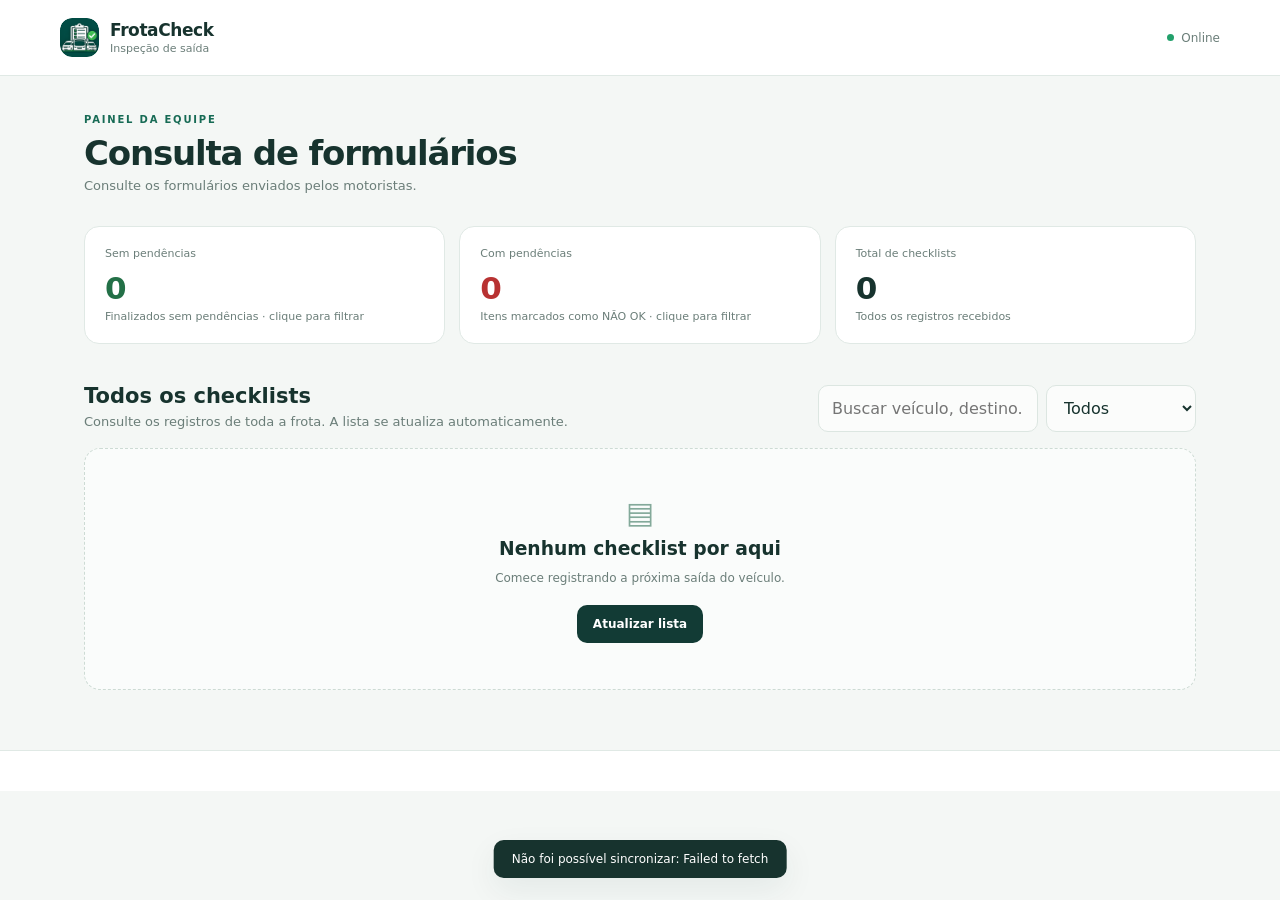
==== index.html @ 149f08de "Primeiro envio dos arquivos do FrotaCheck" ====
<!doctype html>
<html lang="pt-BR">
<head>
  <meta charset="utf-8">
  <meta name="viewport" content="width=device-width,initial-scale=1,viewport-fit=cover">
  <meta name="theme-color" content="#123b35">
  <meta name="description" content="Checklist digital de saída de veículos">
  <link rel="manifest" href="./manifest.webmanifest">
  <link rel="icon" href="./favicon.ico" sizes="any">
  <link rel="icon" type="image/png" sizes="32x32" href="./icons/favicon-32.png">
  <link rel="icon" type="image/png" sizes="16x16" href="./icons/favicon-16.png">
  <link rel="apple-touch-icon" href="./icons/apple-touch-icon.png">
  <link rel="stylesheet" href="./styles.css">
  <title>Checklist de Saída | Frota</title>
</head>
<body>
  <div id="offlineBanner" class="offline-banner" hidden>Você está offline. Os rascunhos ficam salvos neste aparelho.</div>
  <header class="topbar">
    <div class="brand"><div class="brand-mark"><img src="./icons/icon-192.png" alt=""></div><div><strong>FrotaCheck</strong><small>Inspeção de saída</small></div></div>
    <div class="header-right"><span id="connectionState" class="connection"><i></i> Online</span></div>
  </header>

  <main class="shell">
    <section id="appView" hidden>
      <div class="welcome-row">
        <div><span class="eyebrow">PAINEL DA EQUIPE</span><h1>Consulta de formulários</h1><p class="muted">Consulte os formulários enviados pelos motoristas.</p></div>
        
      </div>
      <div class="stats-grid">
        <article class="stat-card"><span>Tudo certo</span><strong id="statTotal">0</strong><small>Finalizados sem pendências</small></article>
        <article class="stat-card"><span>Com pendências</span><strong id="statDrafts">0</strong><small>Itens marcados como NÃO OK</small></article>
        <article class="stat-card"><span>Total de checklists</span><strong id="statIssues">0</strong><small>Todos os registros recebidos</small></article>
      </div>
      <div class="content-heading"><div><h2>Todos os formulários</h2><p class="muted">Registros salvos neste dispositivo e enviados à nuvem.</p></div>
        <div class="filter-wrap"><input id="historySearch" placeholder="Buscar veículo, destino..." aria-label="Buscar no histórico"><select id="historyFilter" aria-label="Filtrar histórico"><option value="all">Todos</option><option value="pending">Pendentes de envio</option><option value="complete">Finalizados</option></select></div>
      </div>
      <div id="historyList" class="history-list"></div>
      <div id="emptyHistory" class="empty-state"><div class="empty-icon">▤</div><h3>Nenhum checklist por aqui</h3><p>Comece registrando a próxima saída do veículo.</p><button class="btn btn-primary" id="refreshListBtn">Atualizar lista</button></div>
    </section>

    <section id="formView" hidden>
      <div class="form-top"><div class="save-state" id="saveState"></div></div>
      <div class="form-heading"><div><span class="eyebrow">INSPEÇÃO DE SAÍDA</span><h1 id="formTitle">Novo checklist</h1><p class="muted">Preencha as informações e marque a condição de cada item.</p></div><div class="step-count" id="progressText">0% concluído</div></div>
      <div class="progress-track"><div id="progressBar"></div></div>
      <form id="checklistForm">
        <section class="panel form-section">
          <div class="section-title"><span class="section-number">01</span><div><h2>Identificação da viagem</h2><p>Dados do motorista e do veículo</p></div></div>
          <div class="field-grid">
            <label>Data e hora<input id="dateTime" name="dateTime" type="datetime-local" required></label>
            <label>Motorista<input id="driver" name="driver" required placeholder="Nome completo"></label>
            <label>Veículo / prefixo<input id="vehicle" name="vehicle" required placeholder="Ex.: 2524"></label>
            <label>Tipo de veículo<select id="vehicleType" name="vehicleType"><option>Ônibus</option><option>Micro-ônibus</option><option>Van</option></select></label>
            <label>KM inicial<input id="odometer" name="odometer" type="number" min="0" required placeholder="Ex.: 60305"></label>
            <label>Origem<input id="origin" name="origin" required placeholder="Cidade ou local"></label>
            <label>Destino<input id="destination" name="destination" required placeholder="Cidade ou local"></label>
          </div>
        </section>
        <div id="checklistSections"></div>
        <section class="panel form-section">
          <div class="section-title"><span class="section-number">08</span><div><h2>Itens operacionais</h2><p>Conferência complementar do documento original</p></div></div>
          <div id="operationalItems" class="item-list"></div>
        </section>
        <section class="panel form-section">
          <div class="section-title"><span class="section-number">09</span><div><h2>Avarias e observações</h2><p>Registre detalhes e adicione fotos de referência</p></div></div>
          <label>Descrição de avarias<textarea id="damageNotes" rows="3" placeholder="Ex.: risco nos retrovisores, amassados, trincas..."></textarea></label>
          <div class="photo-head"><div><strong>Fotos das avarias</strong><p class="muted">Use a câmera do celular ou escolha uma imagem.</p></div><label class="btn btn-secondary photo-button">＋ Adicionar fotos<input id="photoInput" type="file" accept="image/*" capture="environment" multiple hidden></label></div>
          <div id="photoGallery" class="photo-gallery"></div>
          <label>Observações gerais<textarea id="generalNotes" rows="3" placeholder="Informações adicionais sobre a saída..."></textarea></label>
        </section>
        <div class="form-actions"><button id="clearFormBtn" type="button" class="btn btn-secondary">Limpar formulário</button><button id="finishBtn" type="button" class="btn btn-primary">Enviar formulário <span>→</span></button></div>
        <p class="tiny-note">Ao enviar, o formulário será registrado na planilha para consulta da gerência.</p>
      </form>
    </section>

    <section id="detailView" hidden>
      <div class="form-top"><button id="detailBack" class="back-button">← Histórico</button><div id="detailStatus" class="status-pill"></div></div>
      <div id="detailContent"></div>
    </section>
  </main>
  <footer></footer>
  <div id="photoPreviewModal" class="photo-preview-modal" hidden role="dialog" aria-modal="true" aria-labelledby="photoPreviewTitle">
    <div class="photo-preview-backdrop"></div>
    <section class="photo-preview-panel">
      <header class="photo-preview-header">
        <div class="photo-preview-heading"><span class="preview-eyebrow">FROTACHECK · GALERIA</span><strong id="photoPreviewTitle">Foto de avaria</strong></div>
        <button id="photoPreviewClose" class="preview-close" type="button" aria-label="Fechar visualização">×</button>
      </header>
      <div class="photo-preview-stage">
        <img id="photoPreviewImage" alt="Foto ampliada">
        <div class="preview-hint">Use a roda do mouse ou os controles para ampliar · Arraste a imagem quando estiver ampliada</div>
      </div>
      <footer class="photo-preview-controls">
        <button id="photoZoomOut" type="button" aria-label="Diminuir zoom" title="Diminuir zoom">−</button>
        <span id="photoZoomValue" aria-live="polite">100%</span>
        <button id="photoZoomIn" type="button" aria-label="Aumentar zoom" title="Aumentar zoom">＋</button>
        <span class="preview-control-divider"></span>
        <button id="photoZoomReset" type="button">Ajustar à tela</button>
      </footer>
    </section>
  </div>
  <div id="toast" class="toast" role="status" aria-live="polite"></div>

  <div id="actionConfirmModal" class="action-confirm-modal" hidden role="dialog" aria-modal="true" aria-labelledby="actionConfirmTitle"><div class="action-confirm-backdrop"></div><section class="action-confirm-card"><div class="action-confirm-icon">✓</div><h2 id="actionConfirmTitle">Confirmar ação</h2><p id="actionConfirmMessage"></p><div class="action-confirm-actions"><button id="actionConfirmCancel" type="button" class="btn btn-secondary">Cancelar</button><button id="actionConfirmYes" type="button" class="btn btn-primary">Confirmar</button></div></section></div>
  <script src="./app.js"></script>
</body>
</html>
---- styles.css ----
:root{--ink:#17332e;--muted:#6b7e79;--line:#e0e9e5;--paper:#f4f7f5;--green:#176b55;--green-dark:#123b35;--mint:#e3f2ec;--amber:#fff2d7;--red:#a83232;--shadow:0 12px 32px rgba(18,59,53,.07);font-family:Inter,ui-sans-serif,system-ui,-apple-system,BlinkMacSystemFont,"Segoe UI",sans-serif;color:var(--ink)}*{box-sizing:border-box}body{margin:0;background:var(--paper);min-height:100vh}button,input,select,textarea{font:inherit}button{cursor:pointer}.topbar{height:76px;background:#fff;border-bottom:1px solid var(--line);display:flex;align-items:center;justify-content:space-between;padding:0 max(22px,calc((100% - 1160px)/2));position:sticky;top:0;z-index:5}.brand{display:flex;align-items:center;gap:11px}.brand-mark{height:39px;width:39px;border-radius:12px;background:var(--green-dark);color:#fff;display:grid;place-items:center;font-size:23px;font-weight:800}.brand strong{display:block;font-size:17px;letter-spacing:-.4px}.brand small{display:block;color:var(--muted);font-size:11px;margin-top:2px}.header-right{display:flex;align-items:center;gap:16px}.connection{font-size:12px;color:var(--muted);display:flex;gap:7px;align-items:center}.connection i{height:7px;width:7px;border-radius:50%;background:#22a06b}.connection.offline i{background:#dc9b27}.shell{max-width:1160px;margin:0 auto;padding:38px 24px 60px}.login-layout{display:grid;grid-template-columns:1.1fr .9fr;align-items:center;gap:70px;min-height:calc(100vh - 190px)}.intro-panel{padding:20px 0}.eyebrow,.section-kicker{font-size:10px;letter-spacing:1.8px;font-weight:800;color:var(--green);display:block}.intro-panel h1{font-size:clamp(38px,5vw,62px);line-height:1.04;letter-spacing:-2.8px;margin:18px 0}.intro-panel h1 em{font-style:normal;color:var(--green)}.intro-panel p{max-width:440px;line-height:1.7;color:var(--muted);font-size:16px}.intro-points{display:flex;flex-wrap:wrap;gap:16px;margin-top:28px;font-size:12px;color:var(--green-dark);font-weight:650}.panel,.login-card{background:#fff;border:1px solid var(--line);border-radius:19px;box-shadow:var(--shadow)}.login-card{padding:34px}.login-card h2{font-size:25px;margin:12px 0 6px;letter-spacing:-.7px}.muted{color:var(--muted);font-size:13px;line-height:1.55}.login-card>p{margin:0 0 25px}.login-card label,.field-grid label,.form-section>label{display:flex;flex-direction:column;gap:8px;font-size:12px;font-weight:700;margin:16px 0;color:#36534c}.login-card input,.field-grid input,.field-grid select,.form-section textarea,.filter-wrap input,.filter-wrap select{border:1px solid #dce6e1;border-radius:10px;background:#fbfcfb;padding:12px 13px;min-width:0;width:100%;color:var(--ink);outline:none}.login-card input:focus,.field-grid input:focus,.field-grid select:focus,textarea:focus{border-color:#60a991;box-shadow:0 0 0 3px #e3f2ec}.btn{border:0;border-radius:10px;padding:12px 16px;font-size:12px;font-weight:750;display:inline-flex;align-items:center;justify-content:center;gap:12px;transition:transform .15s,background .15s}.btn:active{transform:scale(.98)}.btn-primary{background:var(--green-dark);color:white}.btn-primary:hover{background:#1b594c}.btn-secondary{background:var(--mint);color:var(--green-dark)}.btn-quiet{background:transparent;color:var(--muted)}.full{width:100%;margin-top:8px;padding:14px}.message{font-size:12px;color:var(--red);margin-top:12px;min-height:14px}.tiny-note{font-size:10px!important;line-height:1.6!important;color:#879690!important;margin-top:18px!important}.welcome-row,.form-heading,.content-heading{display:flex;align-items:center;justify-content:space-between;gap:20px}.welcome-row h1,.form-heading h1{font-size:34px;letter-spacing:-1.2px;margin:8px 0 3px}.welcome-row p,.form-heading p{margin:0}.stats-grid{display:grid;grid-template-columns:repeat(3,1fr);gap:14px;margin:30px 0 40px}.stat-card{background:#fff;border:1px solid var(--line);border-radius:15px;padding:20px}.stat-card span,.stat-card small{display:block;font-size:11px;color:var(--muted)}.stat-card strong{display:block;font-size:31px;letter-spacing:-1px;margin:10px 0 4px}.content-heading{margin-bottom:16px}.content-heading h2{font-size:21px;margin:0 0 4px}.content-heading p{margin:0}.filter-wrap{display:flex;gap:8px}.filter-wrap input{width:220px}.filter-wrap select{width:150px}.history-list{display:grid;gap:10px}.history-card{display:flex;align-items:center;gap:16px;background:white;border:1px solid var(--line);border-radius:14px;padding:17px 19px}.vehicle-icon{width:45px;height:45px;flex:0 0 45px;border-radius:13px;background:var(--mint);display:grid;place-items:center;font-size:21px}.history-main{flex:1;min-width:0}.history-main strong{display:block;font-size:14px}.history-main p{margin:5px 0 0;color:var(--muted);font-size:11px;white-space:nowrap;overflow:hidden;text-overflow:ellipsis}.history-meta{text-align:right}.history-meta small{display:block;color:var(--muted);font-size:10px;margin-top:5px}.status-pill{display:inline-flex;align-items:center;border-radius:30px;padding:6px 9px;font-size:10px;font-weight:800;background:#e6f4eb;color:#237047;white-space:nowrap}.status-pill.draft{background:var(--amber);color:#8c6014}.status-pill.pending{background:#e8efff;color:#3759a8}.card-actions{display:flex;gap:5px}.mini-btn{border:1px solid var(--line);background:white;border-radius:8px;padding:8px 10px;color:var(--green-dark);font-size:11px;font-weight:700}.empty-state{text-align:center;border:1px dashed #cddbd4;border-radius:16px;padding:46px 20px;background:#fafcfb}.empty-icon{font-size:30px;color:#83a99a}.empty-state h3{margin:8px 0}.empty-state p{font-size:12px;color:var(--muted);margin-bottom:20px}.form-top{display:flex;align-items:center;justify-content:space-between;margin-bottom:24px}.back-button{border:0;background:transparent;color:var(--green);font-weight:750;font-size:12px;padding:8px 0}.save-state{font-size:11px;color:var(--muted)}.form-heading{margin-bottom:20px}.form-heading h1{font-size:30px}.step-count{font-size:11px;color:var(--green);font-weight:800;white-space:nowrap}.progress-track{height:5px;background:#e1eae5;border-radius:20px;margin-bottom:22px;overflow:hidden}.progress-track div{height:100%;width:0;background:#278366;transition:width .2s}.form-section{padding:25px;margin-bottom:16px;box-shadow:none}.section-title{display:flex;align-items:center;gap:13px;margin-bottom:22px}.section-number{width:37px;height:37px;display:grid;place-items:center;background:var(--mint);color:var(--green);border-radius:11px;font-size:12px;font-weight:850}.section-title h2{font-size:16px;margin:0 0 4px}.section-title p{font-size:11px;color:var(--muted);margin:0}.field-grid{display:grid;grid-template-columns:repeat(2,minmax(0,1fr));gap:3px 16px}.field-grid label{margin:8px 0}.field-grid input,.field-grid select{font-weight:500;font-size:13px}.check-groups{display:grid;grid-template-columns:repeat(2,minmax(0,1fr));gap:16px}.check-group{background:white;border:1px solid var(--line);border-radius:15px;overflow:hidden}.group-head{padding:16px 18px;background:#f8fbf9;border-bottom:1px solid var(--line);font-size:13px;font-weight:800}.item-list{display:grid}.check-item{padding:13px 16px;border-bottom:1px solid #edf2ef;display:grid;grid-template-columns:minmax(0,1fr) auto;gap:12px;align-items:center}.check-item:last-child{border-bottom:0}.item-name{font-size:12px;font-weight:650;line-height:1.4}.item-options{display:flex;gap:4px}.choice{position:relative}.choice input{position:absolute;opacity:0;pointer-events:none}.choice span{display:inline-flex;padding:7px 8px;border:1px solid #dce6e1;border-radius:8px;color:#6d7d77;font-size:10px;font-weight:750;white-space:nowrap}.choice input:checked+span{background:var(--mint);border-color:#83bda8;color:#176b55}.choice.bad input:checked+span{background:#ffeded;border-color:#e8a3a3;color:#a83232}.check-item .item-note{grid-column:1/-1;margin-top:-4px}.item-note input{width:100%;border:1px solid #e1e9e4;border-radius:8px;padding:9px;font-size:11px}.photo-head{display:flex;justify-content:space-between;align-items:center;gap:12px;margin:20px 0 14px}.photo-head strong{font-size:12px}.photo-head p{font-size:11px;margin:4px 0}.photo-button{white-space:nowrap}.photo-gallery{display:grid;grid-template-columns:repeat(4,minmax(0,1fr));gap:10px;margin-bottom:20px}.photo-card{position:relative;border-radius:11px;overflow:hidden;aspect-ratio:1;background:#eef3f0;border:1px solid var(--line)}.photo-card img{width:100%;height:100%;object-fit:cover}.photo-card button{position:absolute;right:5px;top:5px;border:0;background:#17332edb;color:white;border-radius:50%;width:25px;height:25px}.form-section textarea{resize:vertical;font-size:12px;line-height:1.5}.form-actions{display:flex;justify-content:flex-end;gap:10px;margin:22px 0 8px}.form-actions .btn{min-width:160px}.detail-hero{background:var(--green-dark);color:white;padding:27px;border-radius:17px;margin-bottom:17px}.detail-hero h1{margin:8px 0;font-size:28px}.detail-hero p{color:#c6d9d1;font-size:12px}.detail-grid{display:grid;grid-template-columns:repeat(3,1fr);gap:10px;margin:16px 0}.detail-cell{background:white;border:1px solid var(--line);border-radius:12px;padding:15px}.detail-cell small{display:block;color:var(--muted);font-size:10px;margin-bottom:6px}.detail-cell strong{font-size:13px;overflow-wrap:anywhere}.detail-group{background:white;border:1px solid var(--line);border-radius:13px;margin:12px 0;overflow:hidden}.detail-group h3{margin:0;padding:14px 16px;background:#f7faf8;font-size:13px}.detail-row{display:flex;justify-content:space-between;gap:16px;padding:11px 16px;border-top:1px solid #edf2ef;font-size:12px}.detail-row span:last-child{font-weight:750}.detail-photos{display:grid;grid-template-columns:repeat(4,1fr);gap:10px;padding:15px}.detail-photos img{width:100%;aspect-ratio:1;object-fit:cover;border-radius:9px}.offline-banner{padding:9px 15px;text-align:center;background:#fff0ce;color:#83580e;font-size:12px}.hidden,[hidden]{display:none!important}footer{border-top:1px solid var(--line);padding:20px max(22px,calc((100% - 1160px)/2));display:flex;justify-content:space-between;gap:15px;color:#8a9993;font-size:10px;background:#fff}.toast{position:fixed;bottom:22px;left:50%;transform:translate(-50%,20px);background:#17332e;color:#fff;padding:12px 18px;border-radius:10px;font-size:12px;box-shadow:var(--shadow);opacity:0;pointer-events:none;transition:.2s;z-index:20;max-width:calc(100vw - 32px)}.toast.show{opacity:1;transform:translate(-50%,0)}@media(max-width:760px){.topbar{height:65px;padding:0 17px}.shell{padding:25px 15px 42px}.login-layout{grid-template-columns:1fr;gap:24px;min-height:unset}.intro-panel{padding:8px 0 0}.intro-panel h1{font-size:42px;letter-spacing:-1.8px;margin:12px 0}.intro-panel p{font-size:13px}.intro-points{gap:10px;font-size:10px;margin-top:16px}.login-card{padding:24px}.welcome-row{align-items:flex-start}.welcome-row h1{font-size:28px}.welcome-row>.btn{padding:11px;font-size:11px;white-space:nowrap}.stats-grid{gap:8px;margin:22px 0 30px}.stat-card{padding:13px 11px}.stat-card span{font-size:9px;min-height:24px}.stat-card strong{font-size:25px;margin:8px 0}.stat-card small{font-size:9px}.content-heading{align-items:flex-start;flex-direction:column}.filter-wrap{width:100%}.filter-wrap input{width:50%;flex:1}.filter-wrap select{width:44%}.history-card{padding:12px;gap:10px;flex-wrap:wrap}.vehicle-icon{width:38px;height:38px;flex-basis:38px}.history-main{width:calc(100% - 60px);flex:1}.history-meta{margin-left:48px;text-align:left;display:flex;align-items:center;gap:10px;flex:1}.history-meta small{margin:0}.card-actions{margin-left:auto}.form-heading h1{font-size:25px}.form-heading{align-items:flex-end}.form-section{padding:18px 14px}.field-grid{grid-template-columns:1fr;gap:0}.check-groups{grid-template-columns:1fr}.check-item{padding:12px 11px;gap:8px}.item-name{font-size:11px}.choice span{padding:7px 6px;font-size:9px}.photo-gallery{grid-template-columns:repeat(3,1fr)}.photo-head{align-items:flex-start;flex-direction:column}.form-actions{position:sticky;bottom:0;background:#f4f7f5;padding:12px 0 calc(8px + env(safe-area-inset-bottom));z-index:4}.form-actions .btn{min-width:0;flex:1;padding:13px 8px;font-size:11px}.detail-grid{grid-template-columns:repeat(2,1fr)}.detail-photos{grid-template-columns:repeat(3,1fr)}footer{padding:16px;flex-direction:column}.connection{font-size:0;gap:0}.connection i{width:8px;height:8px}.header-right{gap:6px}}@media(max-width:380px){.stats-grid{grid-template-columns:1fr}.stat-card{display:grid;grid-template-columns:1fr auto;align-items:center}.stat-card strong{grid-column:2;grid-row:1/3}.check-item{grid-template-columns:1fr}.item-options{grid-column:1;justify-content:flex-start}.choice span{font-size:10px}.item-note{grid-column:1!important}.welcome-row>.btn{font-size:0}.welcome-row>.btn:after{content:"＋ Novo";font-size:11px}}

/* FrotaCheck: marca, identificação do nível e ações administrativas */
.brand-mark{overflow:hidden;padding:0;background:transparent}
.brand-mark img{display:block;width:100%;height:100%;object-fit:cover;border-radius:12px}
.role-badge{display:inline-flex;align-items:center;margin-top:7px;padding:5px 9px;border-radius:999px;background:#e3f2ec;color:#176b55;font-size:11px;font-weight:750;letter-spacing:.2px}
.role-admin{background:#e4edff;color:#244f9b}
.role-operacional{background:#fff0d8;color:#8b5b12}
.role-auxiliar{background:#ece8ff;color:#5c42a6}
.detail-admin-actions{display:flex;flex-wrap:wrap;gap:10px;margin-top:18px}
.btn-admin-danger{display:inline-flex;align-items:center;justify-content:center;border:1px solid #efc9c9;background:#fff1f1;color:#a83232;border-radius:10px;padding:11px 16px;font-weight:700}
.btn-admin-danger:hover{background:#ffe3e3}
.detail-readonly{margin-top:18px;padding:10px 12px;border-radius:10px;background:rgba(255,255,255,.1);color:#e2efeb;font-size:12px}
@media(max-width:600px){.detail-admin-actions .btn{flex:1}.role-badge{font-size:10px}}


/* Visualização ampliada das fotos */
.photo-card img[data-preview-photo],.detail-photos img[data-preview-photo]{cursor:zoom-in;transition:transform .18s ease,filter .18s ease}
.photo-card img[data-preview-photo]:hover,.detail-photos img[data-preview-photo]:hover{filter:brightness(.94)}
.photo-card img[data-preview-photo]:focus-visible,.detail-photos img[data-preview-photo]:focus-visible{outline:3px solid #43a786;outline-offset:-3px}
.photo-preview-modal{position:fixed;inset:0;z-index:1000;display:flex;align-items:center;justify-content:center;padding:clamp(10px,3vw,28px);color:#f5faf7}
.photo-preview-modal[hidden]{display:none!important}
.photo-preview-backdrop{position:absolute;inset:0;background:rgba(5,18,16,.88);backdrop-filter:blur(9px)}
.photo-preview-panel{position:relative;z-index:1;display:flex;flex-direction:column;width:min(1180px,100%);height:min(900px,94dvh);background:#10231f;border:1px solid rgba(255,255,255,.15);border-radius:20px;overflow:hidden;box-shadow:0 24px 90px rgba(0,0,0,.42)}
.photo-preview-header{display:flex;align-items:center;justify-content:space-between;gap:16px;padding:15px 18px;border-bottom:1px solid rgba(255,255,255,.12);background:rgba(255,255,255,.035)}
.photo-preview-heading{display:flex;flex-direction:column;gap:5px;min-width:0}
.preview-eyebrow{font-size:9px;letter-spacing:1.6px;font-weight:850;color:#7bd5b2}
.photo-preview-heading strong{font-size:14px;overflow:hidden;text-overflow:ellipsis;white-space:nowrap}
.preview-close{width:40px;height:40px;flex:0 0 40px;border:1px solid rgba(255,255,255,.16);border-radius:12px;background:rgba(255,255,255,.08);color:#fff;font-size:28px;line-height:1}
.preview-close:hover{background:rgba(255,255,255,.17)}
.photo-preview-stage{position:relative;display:flex;align-items:center;justify-content:center;flex:1;min-height:0;overflow:hidden;background:radial-gradient(ellipse at center,#233a34 0%,#0b1714 78%)}
.photo-preview-stage:before{content:"";position:absolute;inset:0;pointer-events:none;opacity:.13;background-image:linear-gradient(45deg,rgba(255,255,255,.07) 25%,transparent 25%,transparent 75%,rgba(255,255,255,.07) 75%),linear-gradient(45deg,rgba(255,255,255,.07) 25%,transparent 25%,transparent 75%,rgba(255,255,255,.07) 75%);background-position:0 0,10px 10px;background-size:20px 20px}
#photoPreviewImage{position:relative;z-index:1;max-width:100%;max-height:calc(94dvh - 150px);width:auto;height:auto;object-fit:contain;transform-origin:center center;user-select:none;-webkit-user-drag:none;touch-action:none;will-change:transform;box-shadow:0 12px 48px rgba(0,0,0,.22)}
.preview-hint{position:absolute;left:50%;bottom:12px;transform:translateX(-50%);width:max-content;max-width:calc(100% - 24px);padding:8px 12px;border:1px solid rgba(255,255,255,.1);border-radius:30px;background:rgba(0,0,0,.34);color:rgba(255,255,255,.72);font-size:10px;text-align:center;pointer-events:none}
.photo-preview-controls{display:flex;align-items:center;justify-content:center;gap:10px;padding:12px 16px calc(12px + env(safe-area-inset-bottom));border-top:1px solid rgba(255,255,255,.12);background:#10231f}
.photo-preview-controls button{min-width:40px;height:38px;border:1px solid rgba(255,255,255,.17);border-radius:10px;background:rgba(255,255,255,.08);color:#fff;font-size:16px;font-weight:750;padding:0 12px}
.photo-preview-controls button:hover:not(:disabled){background:rgba(255,255,255,.16)}
.photo-preview-controls button:disabled{opacity:.35;cursor:not-allowed}
#photoZoomValue{min-width:48px;text-align:center;font-size:11px;font-weight:800;font-variant-numeric:tabular-nums}
.preview-control-divider{width:1px;height:25px;background:rgba(255,255,255,.18);margin:0 4px}
body.preview-open{overflow:hidden}
@media(max-width:600px){
  .photo-preview-modal{padding:0}
  .photo-preview-panel{width:100%;height:100dvh;max-height:100dvh;border-radius:0;border:0}
  .photo-preview-header{padding:13px 14px}
  .photo-preview-stage{padding:8px}
  #photoPreviewImage{max-width:100%;max-height:calc(100dvh - 145px)}
  .photo-preview-controls{gap:7px;padding:12px 10px calc(12px + env(safe-area-inset-bottom))}
  .photo-preview-controls button{min-width:38px;height:38px;padding:0 10px}
  .preview-hint{font-size:9px;bottom:8px}
}


/* FrotaCheck público: links de entrada e impressão do relatório */
.manager-links{display:flex;gap:10px;flex-wrap:wrap;align-items:center}
.detail-readonly{margin-top:14px;color:#e0eee8}
@media print{
  @page{size:A4;margin:12mm}
  body{background:#fff!important;color:#17211e!important;font-size:10pt}
  .topbar,body>footer,.form-top,.no-print,#toast,#photoPreviewModal,.offline-banner{display:none!important}
  body.printing-report .shell{max-width:none!important;width:100%!important;padding:0!important;margin:0!important}
  body.printing-report #appView,body.printing-report #formView{display:none!important}
  body.printing-report #detailView{display:block!important}
  .detail-hero{background:#123b35!important;color:#fff!important;print-color-adjust:exact;-webkit-print-color-adjust:exact;break-inside:avoid;padding:18px!important;border-radius:8px}
  .detail-grid{display:grid!important;grid-template-columns:repeat(3,1fr)!important;gap:8px!important}
  .detail-cell,.detail-group{break-inside:avoid;border:1px solid #d9e2de!important;box-shadow:none!important}
  .detail-group{margin-top:12px!important;padding:12px!important}
  .detail-row{display:grid!important;grid-template-columns:1fr 1fr!important;gap:12px;padding:6px 0;border-bottom:1px solid #e5eae7}
  .detail-photos{display:grid!important;grid-template-columns:repeat(2,1fr)!important;gap:10px!important}
  .detail-photos img{width:100%!important;height:auto!important;max-height:240px!important;object-fit:contain!important;break-inside:avoid}
  img{max-width:100%!important}
  *{-webkit-print-color-adjust:exact;print-color-adjust:exact}
}

/* Melhorias de envio, cartões interativos e relatório */
.stats-grid .stat-card{cursor:pointer;transition:transform .18s ease,box-shadow .18s ease,border-color .18s ease}.stats-grid .stat-card:hover{transform:translateY(-3px);box-shadow:0 12px 28px rgba(18,59,53,.10);border-color:#a8cfc0}.stats-grid .stat-card:nth-child(1) strong{color:#237047}.stats-grid .stat-card:nth-child(2) strong{color:#b83232}.pdf-button{margin-top:12px;border-radius:12px;padding:13px 20px;background:linear-gradient(135deg,#176b55,#123b35);box-shadow:0 7px 18px rgba(18,59,53,.2);font-size:13px}.pdf-button span{font-size:18px}.is-sending:after{content:"";position:fixed;inset:0;z-index:9998;background:rgba(10,31,27,.48);backdrop-filter:blur(4px)}.is-sending:before{content:"Enviando formulário…\A Seus dados e fotos estão sendo enviados com segurança.\Aguarde só um instante.";white-space:pre-line;text-align:center;position:fixed;z-index:9999;top:50%;left:50%;transform:translate(-50%,-50%);width:min(360px,calc(100vw - 40px));padding:82px 24px 26px;border-radius:22px;background:#fff;color:#17332e;font-weight:800;font-size:17px;line-height:1.7;box-shadow:0 25px 90px rgba(0,0,0,.25);background-image:radial-gradient(circle at 50% 42px,#e3f2ec 0,#e3f2ec 29px,transparent 30px)}.is-sending:before{animation:sendPulse 1.3s ease-in-out infinite alternate}.spinner{display:inline-block;width:15px;height:15px;border:2px solid rgba(255,255,255,.4);border-top-color:white;border-radius:50%;animation:spin .7s linear infinite;vertical-align:middle}@keyframes spin{to{transform:rotate(360deg)}}@keyframes sendPulse{from{box-shadow:0 25px 80px rgba(0,0,0,.2)}to{box-shadow:0 25px 90px rgba(0,0,0,.32)}}
@media print{@page{size:A4;margin:12mm;@bottom-right{content:"Página " counter(page) " de " counter(pages);font-size:9pt;color:#68756f}}@page:first{@top-left{content:none}@top-right{content:none}}html,body{margin:0!important;padding:0!important}body>footer{display:none!important}.detail-hero{background:#123b35!important;color:#fff!important;border-radius:8px!important;padding:18px!important}.detail-hero .eyebrow{color:#176b55!important}.detail-readonly{color:#52645d!important;background:#f4f7f5!important}}

/* FrotaCheck: acessibilidade para motoristas e animação de envio */
.form-heading h1{white-space:nowrap;font-size:clamp(23px,3vw,30px);letter-spacing:-.6px}
.form-section label,.field-grid label{font-size:14px}
.field-grid input,.field-grid select,.item-note input,.form-section textarea{font-size:16px;min-height:46px}
.item-name{font-size:14px;line-height:1.5}
.choice span{font-size:13px;padding:10px 13px;min-height:42px;align-items:center}
.form-actions .btn{min-height:50px;font-size:14px}
#clearFormBtn{border:1px solid #cbdad2}
.pdf-button{min-height:48px;padding:13px 22px;border-radius:14px;background:linear-gradient(135deg,#218667,#123b35);box-shadow:0 8px 20px rgba(18,59,53,.26);font-size:15px;letter-spacing:.1px}
.pdf-button span{display:inline-grid;place-items:center;width:26px;height:26px;border-radius:8px;background:rgba(255,255,255,.18);font-size:21px}
.is-sending:before{content:"Enviando seu formulário…\A O ônibus está a caminho!\Aguarde só um instante.";padding-top:122px;background-image:none;animation:none}
.is-sending:after{background:rgba(10,31,27,.62)}
.is-sending #finishBtn{opacity:.75;cursor:wait}
.is-sending:before{background-color:#fff}
.is-sending:before{background-image:radial-gradient(circle at 50% 58px,#e3f2ec 0,#e3f2ec 37px,transparent 38px)}
.is-sending:after{content:""}
.is-sending:before{box-shadow:0 25px 90px rgba(0,0,0,.25)}
.is-sending:before{--bus-x:-125px}
.is-sending:before{background-repeat:no-repeat}
.is-sending:before{background-image:radial-gradient(circle at 50% 58px,#e3f2ec 0,#e3f2ec 37px,transparent 38px)}
.is-sending:before{color:#17332e}
.is-sending:before{font-size:17px}
.is-sending:before{line-height:1.7}
.is-sending:before{white-space:pre-line}
.is-sending:before{animation:busRide 2.2s ease-in-out infinite}
.is-sending:before{background-image:linear-gradient(transparent,transparent),radial-gradient(circle at 50% 58px,#e3f2ec 0,#e3f2ec 37px,transparent 38px)}
@keyframes busRide{0%{background-position:0 0,0 0}50%{background-position:0 0,0 0}100%{background-position:0 0,0 0}}
.is-sending:before{background-image:radial-gradient(circle at 50% 58px,#e3f2ec 0,#e3f2ec 37px,transparent 38px)}
.is-sending:before{content:"🚌\A Enviando seu formulário…\A O ônibus está a caminho.\A Não feche esta página."}
@media(max-width:600px){.form-heading h1{font-size:22px;white-space:nowrap;letter-spacing:-.8px}.form-heading{gap:8px}.form-heading .muted{font-size:14px}.form-section{padding:18px 13px}.choice span{padding:10px 11px;font-size:13px}.form-actions{gap:8px}.form-actions .btn{font-size:13px}}

/* Minimal PDF action and branded confirmation dialogs */
.detail-hero{position:relative;padding-right:72px!important}.pdf-button{position:absolute;right:18px;top:18px;margin:0!important;width:44px;height:44px;display:grid;place-items:center;border:1px solid rgba(255,255,255,.28);border-radius:12px;background:rgba(255,255,255,.10);color:#fff;box-shadow:none;cursor:pointer;transition:background .18s,transform .18s}.pdf-button:hover{background:rgba(255,255,255,.2);transform:translateY(-1px)}.pdf-button svg{width:23px;height:23px;fill:none;stroke:currentColor;stroke-width:1.8;stroke-linecap:round;stroke-linejoin:round}.action-confirm-modal[hidden]{display:none!important}.action-confirm-modal{position:fixed;inset:0;z-index:10001;display:grid;place-items:center;padding:20px}.action-confirm-backdrop{position:absolute;inset:0;background:rgba(8,28,24,.62);backdrop-filter:blur(5px)}.action-confirm-card{position:relative;width:min(420px,100%);padding:28px;border-radius:22px;background:#fff;box-shadow:0 28px 90px rgba(0,0,0,.28);animation:confirmIn .22s ease-out}.action-confirm-icon{width:46px;height:46px;display:grid;place-items:center;border-radius:15px;background:#e5f3ed;color:#176b55;font-size:23px;font-weight:800}.action-confirm-card h2{margin:17px 0 8px;color:#17332e;font-size:22px}.action-confirm-card p{color:#63736c;line-height:1.6;font-size:14px}.action-confirm-actions{display:flex;justify-content:flex-end;gap:10px;margin-top:24px}.action-confirm-actions .btn{min-height:44px}@keyframes confirmIn{from{opacity:0;transform:translateY(8px) scale(.98)}to{opacity:1;transform:translateY(0) scale(1)}}@media(max-width:500px){.action-confirm-card{padding:22px}.action-confirm-actions .btn{flex:1}.detail-hero{padding-right:65px!important}.pdf-button{right:12px;top:12px;width:40px;height:40px}}
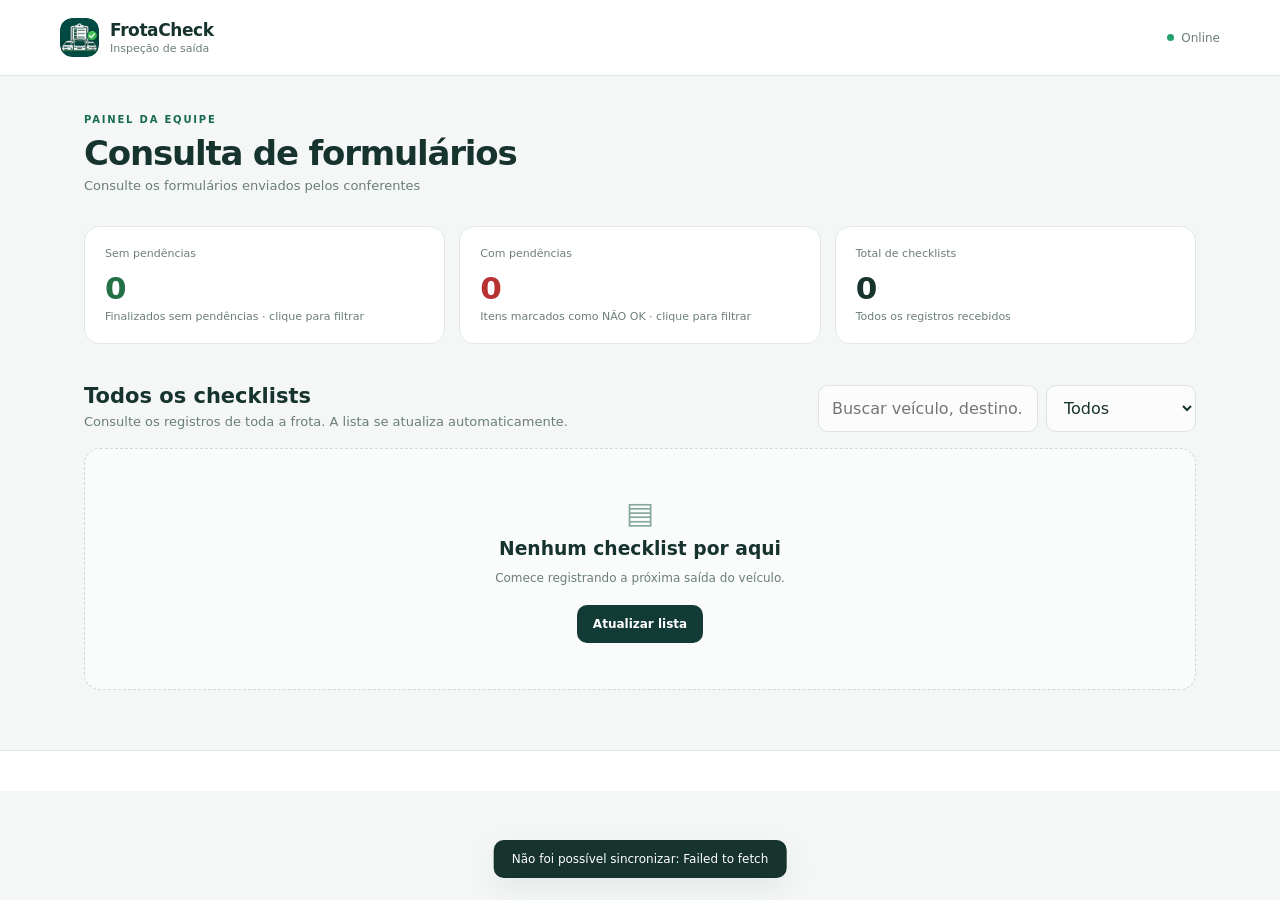
==== commit 0874348a: "Update welcome message in index.html" ====
--- a/index.html
+++ b/index.html
@@ -23,7 +23,7 @@
   <main class="shell">
     <section id="appView" hidden>
       <div class="welcome-row">
-        <div><span class="eyebrow">PAINEL DA EQUIPE</span><h1>Consulta de formulários</h1><p class="muted">Consulte os formulários enviados pelos motoristas.</p></div>
+        <div><span class="eyebrow">PAINEL DA EQUIPE</span><h1>Consulta de formulários</h1><p class="muted">Consulte os formulários enviados pelos conferentes</p></div>
         
       </div>
       <div class="stats-grid">
@@ -44,10 +44,10 @@
       <div class="progress-track"><div id="progressBar"></div></div>
       <form id="checklistForm">
         <section class="panel form-section">
-          <div class="section-title"><span class="section-number">01</span><div><h2>Identificação da viagem</h2><p>Dados do motorista e do veículo</p></div></div>
+          <div class="section-title"><span class="section-number">01</span><div><h2>Identificação da viagem</h2><p>Dados do  e do veículo</p></div></div>
           <div class="field-grid">
             <label>Data e hora<input id="dateTime" name="dateTime" type="datetime-local" required></label>
-            <label>Motorista<input id="driver" name="driver" required placeholder="Nome completo"></label>
+            <label>Conferente<input id="driver" name="driver" required placeholder="Nome completo"></label>
             <label>Veículo / prefixo<input id="vehicle" name="vehicle" required placeholder="Ex.: 2524"></label>
             <label>Tipo de veículo<select id="vehicleType" name="vehicleType"><option>Ônibus</option><option>Micro-ônibus</option><option>Van</option></select></label>
             <label>KM inicial<input id="odometer" name="odometer" type="number" min="0" required placeholder="Ex.: 60305"></label>
@@ -103,4 +103,4 @@
   <div id="actionConfirmModal" class="action-confirm-modal" hidden role="dialog" aria-modal="true" aria-labelledby="actionConfirmTitle"><div class="action-confirm-backdrop"></div><section class="action-confirm-card"><div class="action-confirm-icon">✓</div><h2 id="actionConfirmTitle">Confirmar ação</h2><p id="actionConfirmMessage"></p><div class="action-confirm-actions"><button id="actionConfirmCancel" type="button" class="btn btn-secondary">Cancelar</button><button id="actionConfirmYes" type="button" class="btn btn-primary">Confirmar</button></div></section></div>
   <script src="./app.js"></script>
 </body>
-</html>+</html>
--- a/styles.css
+++ b/styles.css
@@ -109,3 +109,21 @@
 
 /* Minimal PDF action and branded confirmation dialogs */
 .detail-hero{position:relative;padding-right:72px!important}.pdf-button{position:absolute;right:18px;top:18px;margin:0!important;width:44px;height:44px;display:grid;place-items:center;border:1px solid rgba(255,255,255,.28);border-radius:12px;background:rgba(255,255,255,.10);color:#fff;box-shadow:none;cursor:pointer;transition:background .18s,transform .18s}.pdf-button:hover{background:rgba(255,255,255,.2);transform:translateY(-1px)}.pdf-button svg{width:23px;height:23px;fill:none;stroke:currentColor;stroke-width:1.8;stroke-linecap:round;stroke-linejoin:round}.action-confirm-modal[hidden]{display:none!important}.action-confirm-modal{position:fixed;inset:0;z-index:10001;display:grid;place-items:center;padding:20px}.action-confirm-backdrop{position:absolute;inset:0;background:rgba(8,28,24,.62);backdrop-filter:blur(5px)}.action-confirm-card{position:relative;width:min(420px,100%);padding:28px;border-radius:22px;background:#fff;box-shadow:0 28px 90px rgba(0,0,0,.28);animation:confirmIn .22s ease-out}.action-confirm-icon{width:46px;height:46px;display:grid;place-items:center;border-radius:15px;background:#e5f3ed;color:#176b55;font-size:23px;font-weight:800}.action-confirm-card h2{margin:17px 0 8px;color:#17332e;font-size:22px}.action-confirm-card p{color:#63736c;line-height:1.6;font-size:14px}.action-confirm-actions{display:flex;justify-content:flex-end;gap:10px;margin-top:24px}.action-confirm-actions .btn{min-height:44px}@keyframes confirmIn{from{opacity:0;transform:translateY(8px) scale(.98)}to{opacity:1;transform:translateY(0) scale(1)}}@media(max-width:500px){.action-confirm-card{padding:22px}.action-confirm-actions .btn{flex:1}.detail-hero{padding-right:65px!important}.pdf-button{right:12px;top:12px;width:40px;height:40px}}
+
+
+/* Refinamento visual: ícone de PDF alinhado e impressão com contraste */
+.detail-hero{position:relative!important;min-height:132px;padding:22px 82px 22px 24px!important;display:flex;flex-direction:column;align-items:flex-start;justify-content:center;box-sizing:border-box}
+.detail-hero .eyebrow{color:#d8f3e7!important;font-weight:800;letter-spacing:1.6px}
+.pdf-button{position:absolute!important;top:18px!important;right:18px!important;margin:0!important;padding:0!important;width:44px!important;height:44px!important;min-height:44px!important;box-sizing:border-box!important;display:flex!important;align-items:center!important;justify-content:center!important;line-height:0!important;overflow:hidden}
+.pdf-button svg{display:block!important;width:22px!important;height:22px!important;flex:0 0 22px;transform:none!important;margin:0!important}
+@media print{
+  .detail-hero{background:#123b35!important;color:#fff!important;padding:18px 20px!important;min-height:0!important}
+  .detail-hero .eyebrow{color:#fff!important;font-size:10pt!important;letter-spacing:1.8px!important;font-weight:800!important}
+  .pdf-button{display:none!important}
+}
+/* Envio elegante: o veículo se move continuamente, sem texto informal */
+.is-sending:before{content:"Enviando formulário…\A Seus dados estão sendo enviados com segurança."!important;white-space:pre-line!important;text-align:center!important;position:fixed!important;z-index:9999!important;top:50%!important;left:50%!important;transform:translate(-50%,-50%)!important;width:min(360px,calc(100vw - 40px))!important;box-sizing:border-box!important;padding:100px 24px 28px!important;border-radius:22px!important;background:#fff!important;background-image:none!important;color:#17332e!important;font-size:16px!important;font-weight:750!important;line-height:1.65!important;box-shadow:0 25px 90px rgba(0,0,0,.25)!important;animation:sendPulse 1.5s ease-in-out infinite alternate!important}
+.is-sending:after{content:""!important;position:fixed!important;inset:0!important;z-index:9998!important;background:rgba(10,31,27,.58)!important;backdrop-filter:blur(5px)!important}
+.is-sending #formView:after{content:"🚌";position:fixed;z-index:10000;top:calc(50% - 73px);left:calc(50% - 32px);font-size:38px;line-height:1;filter:drop-shadow(0 4px 3px rgba(20,60,48,.18));animation:busDrive 2.4s cubic-bezier(.45,.05,.55,.95) infinite}
+@keyframes busDrive{0%{transform:translateX(-82px) translateY(0) scale(.96)}45%{transform:translateX(15px) translateY(-2px) scale(1)}55%{transform:translateX(15px) translateY(-2px) scale(1)}100%{transform:translateX(82px) translateY(0) scale(.96)}}
+@media(prefers-reduced-motion:reduce){.is-sending #formView:after{animation:none}}
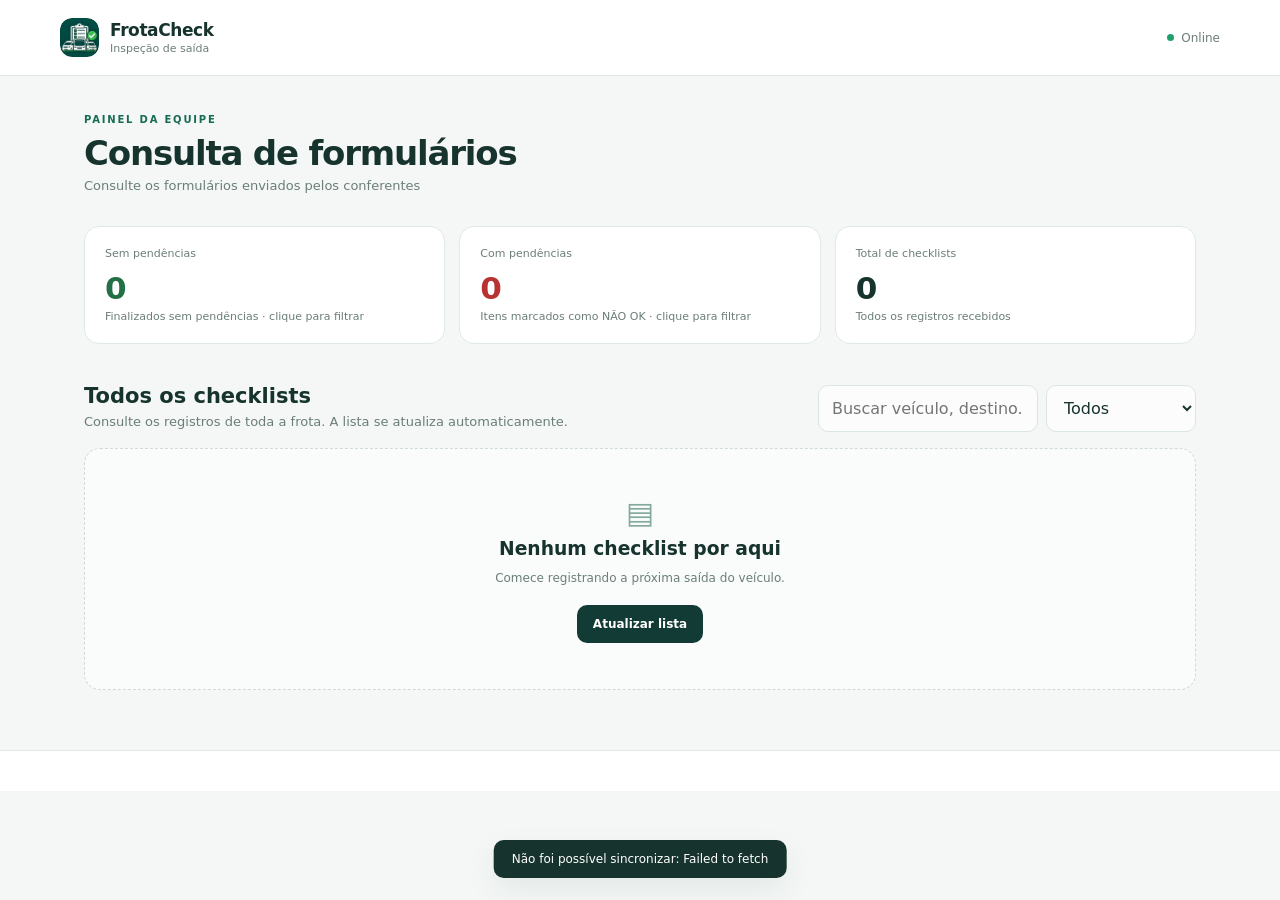
==== commit 76104f99: "conflitos de merge resolvidos" ====
--- a/index.html
+++ b/index.html
@@ -44,7 +44,11 @@
       <div class="progress-track"><div id="progressBar"></div></div>
       <form id="checklistForm">
         <section class="panel form-section">
+<<<<<<< HEAD
+          <div class="section-title"><span class="section-number">01</span><div><h2>Identificação da viagem</h2><p>Dados do conferente e do veículo</p></div></div>
+=======
           <div class="section-title"><span class="section-number">01</span><div><h2>Identificação da viagem</h2><p>Dados do  e do veículo</p></div></div>
+>>>>>>> 2b59647ce4303da607e317201a4b6304da0e77df
           <div class="field-grid">
             <label>Data e hora<input id="dateTime" name="dateTime" type="datetime-local" required></label>
             <label>Conferente<input id="driver" name="driver" required placeholder="Nome completo"></label>
@@ -63,7 +67,7 @@
         <section class="panel form-section">
           <div class="section-title"><span class="section-number">09</span><div><h2>Avarias e observações</h2><p>Registre detalhes e adicione fotos de referência</p></div></div>
           <label>Descrição de avarias<textarea id="damageNotes" rows="3" placeholder="Ex.: risco nos retrovisores, amassados, trincas..."></textarea></label>
-          <div class="photo-head"><div><strong>Fotos das avarias</strong><p class="muted">Use a câmera do celular ou escolha uma imagem.</p></div><label class="btn btn-secondary photo-button">＋ Adicionar fotos<input id="photoInput" type="file" accept="image/*" capture="environment" multiple hidden></label></div>
+          <div class="photo-head"><div><strong>Fotos das avarias</strong><p class="muted">Use a câmera do celular ou escolha uma imagem.</p></div><button id="addPhotosBtn" type="button" class="btn btn-secondary photo-button" aria-haspopup="dialog">＋ Adicionar fotos</button><input id="photoInputCamera" type="file" accept="image/*" capture="environment" hidden><input id="photoInput" type="file" accept="image/*" multiple hidden></div>
           <div id="photoGallery" class="photo-gallery"></div>
           <label>Observações gerais<textarea id="generalNotes" rows="3" placeholder="Informações adicionais sobre a saída..."></textarea></label>
         </section>
@@ -101,6 +105,24 @@
   <div id="toast" class="toast" role="status" aria-live="polite"></div>
 
   <div id="actionConfirmModal" class="action-confirm-modal" hidden role="dialog" aria-modal="true" aria-labelledby="actionConfirmTitle"><div class="action-confirm-backdrop"></div><section class="action-confirm-card"><div class="action-confirm-icon">✓</div><h2 id="actionConfirmTitle">Confirmar ação</h2><p id="actionConfirmMessage"></p><div class="action-confirm-actions"><button id="actionConfirmCancel" type="button" class="btn btn-secondary">Cancelar</button><button id="actionConfirmYes" type="button" class="btn btn-primary">Confirmar</button></div></section></div>
+  <div id="photoSourceModal" class="photo-source-modal" hidden role="dialog" aria-modal="true" aria-labelledby="photoSourceTitle">
+    <div class="photo-source-backdrop"></div>
+    <section class="photo-source-sheet">
+      <h2 id="photoSourceTitle">Adicionar fotos</h2>
+      <p>Como você quer incluir as fotos?</p>
+      <div class="photo-source-options">
+        <button id="photoSourceCamera" type="button" class="photo-source-option">
+          <span class="photo-source-icon"><svg viewBox="0 0 24 24" aria-hidden="true"><path d="M4 8h3l1.5-2h7L17 8h3a1 1 0 0 1 1 1v9a1 1 0 0 1-1 1H4a1 1 0 0 1-1-1V9a1 1 0 0 1 1-1Z"/><circle cx="12" cy="13" r="3.5"/></svg></span>
+          <span class="photo-source-text"><strong>Câmera</strong><small>Tirar uma foto agora</small></span>
+        </button>
+        <button id="photoSourceFiles" type="button" class="photo-source-option">
+          <span class="photo-source-icon"><svg viewBox="0 0 24 24" aria-hidden="true"><rect x="3" y="4" width="18" height="16" rx="2"/><circle cx="9" cy="10" r="1.6"/><path d="m21 16-5-5-8 9"/></svg></span>
+          <span class="photo-source-text"><strong>Arquivos</strong><small>Escolher imagens do aparelho</small></span>
+        </button>
+      </div>
+      <button id="photoSourceCancel" type="button" class="btn btn-quiet photo-source-cancel">Cancelar</button>
+    </section>
+  </div>
   <script src="./app.js"></script>
 </body>
 </html>
--- a/styles.css
+++ b/styles.css
@@ -76,7 +76,7 @@
 .stats-grid .stat-card{cursor:pointer;transition:transform .18s ease,box-shadow .18s ease,border-color .18s ease}.stats-grid .stat-card:hover{transform:translateY(-3px);box-shadow:0 12px 28px rgba(18,59,53,.10);border-color:#a8cfc0}.stats-grid .stat-card:nth-child(1) strong{color:#237047}.stats-grid .stat-card:nth-child(2) strong{color:#b83232}.pdf-button{margin-top:12px;border-radius:12px;padding:13px 20px;background:linear-gradient(135deg,#176b55,#123b35);box-shadow:0 7px 18px rgba(18,59,53,.2);font-size:13px}.pdf-button span{font-size:18px}.is-sending:after{content:"";position:fixed;inset:0;z-index:9998;background:rgba(10,31,27,.48);backdrop-filter:blur(4px)}.is-sending:before{content:"Enviando formulário…\A Seus dados e fotos estão sendo enviados com segurança.\Aguarde só um instante.";white-space:pre-line;text-align:center;position:fixed;z-index:9999;top:50%;left:50%;transform:translate(-50%,-50%);width:min(360px,calc(100vw - 40px));padding:82px 24px 26px;border-radius:22px;background:#fff;color:#17332e;font-weight:800;font-size:17px;line-height:1.7;box-shadow:0 25px 90px rgba(0,0,0,.25);background-image:radial-gradient(circle at 50% 42px,#e3f2ec 0,#e3f2ec 29px,transparent 30px)}.is-sending:before{animation:sendPulse 1.3s ease-in-out infinite alternate}.spinner{display:inline-block;width:15px;height:15px;border:2px solid rgba(255,255,255,.4);border-top-color:white;border-radius:50%;animation:spin .7s linear infinite;vertical-align:middle}@keyframes spin{to{transform:rotate(360deg)}}@keyframes sendPulse{from{box-shadow:0 25px 80px rgba(0,0,0,.2)}to{box-shadow:0 25px 90px rgba(0,0,0,.32)}}
 @media print{@page{size:A4;margin:12mm;@bottom-right{content:"Página " counter(page) " de " counter(pages);font-size:9pt;color:#68756f}}@page:first{@top-left{content:none}@top-right{content:none}}html,body{margin:0!important;padding:0!important}body>footer{display:none!important}.detail-hero{background:#123b35!important;color:#fff!important;border-radius:8px!important;padding:18px!important}.detail-hero .eyebrow{color:#176b55!important}.detail-readonly{color:#52645d!important;background:#f4f7f5!important}}
 
-/* FrotaCheck: acessibilidade para motoristas e animação de envio */
+/* FrotaCheck: acessibilidade para conferentes e animação de envio */
 .form-heading h1{white-space:nowrap;font-size:clamp(23px,3vw,30px);letter-spacing:-.6px}
 .form-section label,.field-grid label{font-size:14px}
 .field-grid input,.field-grid select,.item-note input,.form-section textarea{font-size:16px;min-height:46px}
@@ -127,3 +127,26 @@
 .is-sending #formView:after{content:"🚌";position:fixed;z-index:10000;top:calc(50% - 73px);left:calc(50% - 32px);font-size:38px;line-height:1;filter:drop-shadow(0 4px 3px rgba(20,60,48,.18));animation:busDrive 2.4s cubic-bezier(.45,.05,.55,.95) infinite}
 @keyframes busDrive{0%{transform:translateX(-82px) translateY(0) scale(.96)}45%{transform:translateX(15px) translateY(-2px) scale(1)}55%{transform:translateX(15px) translateY(-2px) scale(1)}100%{transform:translateX(82px) translateY(0) scale(.96)}}
 @media(prefers-reduced-motion:reduce){.is-sending #formView:after{animation:none}}
+
+/* Seletor de origem das fotos: Câmera / Arquivos */
+.photo-button{cursor:pointer}
+.photo-source-modal[hidden]{display:none!important}
+.photo-source-modal{position:fixed;inset:0;z-index:10002;display:flex;align-items:flex-end;justify-content:center}
+.photo-source-backdrop{position:absolute;inset:0;background:rgba(8,28,24,.62);backdrop-filter:blur(5px)}
+.photo-source-sheet{position:relative;width:min(460px,100%);box-sizing:border-box;padding:24px 20px calc(18px + env(safe-area-inset-bottom,0px));border-radius:22px 22px 0 0;background:#fff;box-shadow:0 -18px 60px rgba(0,0,0,.25);animation:photoSheetIn .24s ease-out}
+.photo-source-sheet h2{margin:0 0 4px;color:#17332e;font-size:20px}
+.photo-source-sheet p{margin:0 0 16px;color:#63736c;font-size:14px}
+.photo-source-options{display:grid;gap:10px}
+.photo-source-option{display:flex;align-items:center;gap:14px;width:100%;min-height:68px;box-sizing:border-box;padding:12px 14px;border:1px solid var(--line);border-radius:16px;background:#fff;color:var(--ink);font:inherit;text-align:left;cursor:pointer;transition:background .15s,border-color .15s,transform .15s}
+.photo-source-option:hover,.photo-source-option:focus-visible{background:var(--mint);border-color:var(--green);outline:none}
+.photo-source-option:active{transform:scale(.98)}
+.photo-source-icon{flex:none;width:44px;height:44px;display:grid;place-items:center;border-radius:13px;background:#e5f3ed;color:var(--green)}
+.photo-source-icon svg{width:24px;height:24px;fill:none;stroke:currentColor;stroke-width:1.8;stroke-linecap:round;stroke-linejoin:round}
+.photo-source-text{display:grid;gap:2px}
+.photo-source-text strong{font-size:16px}
+.photo-source-text small{color:var(--muted);font-size:13px}
+.photo-source-cancel{width:100%;margin-top:10px;min-height:46px;font-size:14px;cursor:pointer}
+body.photo-source-open{overflow:hidden}
+@keyframes photoSheetIn{from{transform:translateY(40px);opacity:0}to{transform:none;opacity:1}}
+@media(min-width:600px){.photo-source-modal{align-items:center}.photo-source-sheet{border-radius:22px}}
+@media(prefers-reduced-motion:reduce){.photo-source-sheet{animation:none}}
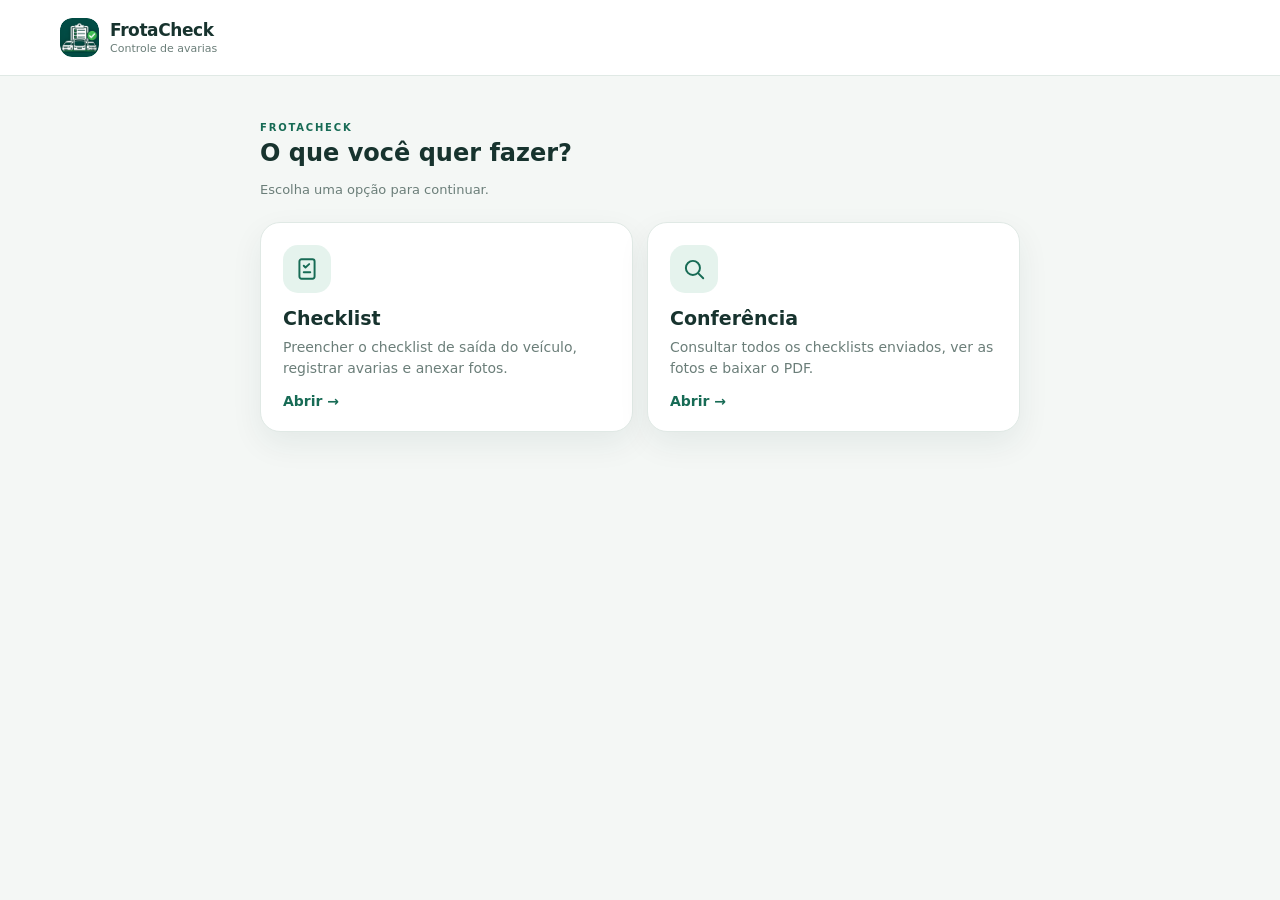
==== commit 5ad5ccb9: "resolvendo" ====
--- a/index.html
+++ b/index.html
@@ -4,125 +4,38 @@
   <meta charset="utf-8">
   <meta name="viewport" content="width=device-width,initial-scale=1,viewport-fit=cover">
   <meta name="theme-color" content="#123b35">
-  <meta name="description" content="Checklist digital de saída de veículos">
+  <meta name="description" content="Controle de avarias e checklist de saída de veículos">
   <link rel="manifest" href="./manifest.webmanifest">
   <link rel="icon" href="./favicon.ico" sizes="any">
   <link rel="icon" type="image/png" sizes="32x32" href="./icons/favicon-32.png">
   <link rel="icon" type="image/png" sizes="16x16" href="./icons/favicon-16.png">
   <link rel="apple-touch-icon" href="./icons/apple-touch-icon.png">
   <link rel="stylesheet" href="./styles.css">
-  <title>Checklist de Saída | Frota</title>
+  <title>FrotaCheck</title>
 </head>
 <body>
-  <div id="offlineBanner" class="offline-banner" hidden>Você está offline. Os rascunhos ficam salvos neste aparelho.</div>
   <header class="topbar">
-    <div class="brand"><div class="brand-mark"><img src="./icons/icon-192.png" alt=""></div><div><strong>FrotaCheck</strong><small>Inspeção de saída</small></div></div>
-    <div class="header-right"><span id="connectionState" class="connection"><i></i> Online</span></div>
+    <div class="brand"><div class="brand-mark"><img src="./icons/icon-192.png" alt=""></div><div><strong>FrotaCheck</strong><small>Controle de avarias</small></div></div>
   </header>
-
   <main class="shell">
-    <section id="appView" hidden>
-      <div class="welcome-row">
-        <div><span class="eyebrow">PAINEL DA EQUIPE</span><h1>Consulta de formulários</h1><p class="muted">Consulte os formulários enviados pelos conferentes</p></div>
-        
+    <section class="home">
+      <div class="home-intro"><span class="eyebrow">FROTACHECK</span><h1>O que você quer fazer?</h1><p class="muted">Escolha uma opção para continuar.</p></div>
+      <div class="home-grid">
+        <a class="home-card" href="./Checklist/">
+          <span class="home-icon"><svg viewBox="0 0 24 24" aria-hidden="true"><rect x="5" y="3" width="14" height="18" rx="2"/><path d="m9 9 1.6 1.6L14 7.5M9 15h6"/></svg></span>
+          <strong>Checklist</strong>
+          <small>Preencher o checklist de saída do veículo, registrar avarias e anexar fotos.</small>
+          <span class="home-go">Abrir <span aria-hidden="true">→</span></span>
+        </a>
+        <a class="home-card" href="./Conferencia/">
+          <span class="home-icon"><svg viewBox="0 0 24 24" aria-hidden="true"><circle cx="11" cy="11" r="6.5"/><path d="m16 16 4.5 4.5"/></svg></span>
+          <strong>Conferência</strong>
+          <small>Consultar todos os checklists enviados, ver as fotos e baixar o PDF.</small>
+          <span class="home-go">Abrir <span aria-hidden="true">→</span></span>
+        </a>
       </div>
-      <div class="stats-grid">
-        <article class="stat-card"><span>Tudo certo</span><strong id="statTotal">0</strong><small>Finalizados sem pendências</small></article>
-        <article class="stat-card"><span>Com pendências</span><strong id="statDrafts">0</strong><small>Itens marcados como NÃO OK</small></article>
-        <article class="stat-card"><span>Total de checklists</span><strong id="statIssues">0</strong><small>Todos os registros recebidos</small></article>
-      </div>
-      <div class="content-heading"><div><h2>Todos os formulários</h2><p class="muted">Registros salvos neste dispositivo e enviados à nuvem.</p></div>
-        <div class="filter-wrap"><input id="historySearch" placeholder="Buscar veículo, destino..." aria-label="Buscar no histórico"><select id="historyFilter" aria-label="Filtrar histórico"><option value="all">Todos</option><option value="pending">Pendentes de envio</option><option value="complete">Finalizados</option></select></div>
-      </div>
-      <div id="historyList" class="history-list"></div>
-      <div id="emptyHistory" class="empty-state"><div class="empty-icon">▤</div><h3>Nenhum checklist por aqui</h3><p>Comece registrando a próxima saída do veículo.</p><button class="btn btn-primary" id="refreshListBtn">Atualizar lista</button></div>
-    </section>
-
-    <section id="formView" hidden>
-      <div class="form-top"><div class="save-state" id="saveState"></div></div>
-      <div class="form-heading"><div><span class="eyebrow">INSPEÇÃO DE SAÍDA</span><h1 id="formTitle">Novo checklist</h1><p class="muted">Preencha as informações e marque a condição de cada item.</p></div><div class="step-count" id="progressText">0% concluído</div></div>
-      <div class="progress-track"><div id="progressBar"></div></div>
-      <form id="checklistForm">
-        <section class="panel form-section">
-<<<<<<< HEAD
-          <div class="section-title"><span class="section-number">01</span><div><h2>Identificação da viagem</h2><p>Dados do conferente e do veículo</p></div></div>
-=======
-          <div class="section-title"><span class="section-number">01</span><div><h2>Identificação da viagem</h2><p>Dados do  e do veículo</p></div></div>
->>>>>>> 2b59647ce4303da607e317201a4b6304da0e77df
-          <div class="field-grid">
-            <label>Data e hora<input id="dateTime" name="dateTime" type="datetime-local" required></label>
-            <label>Conferente<input id="driver" name="driver" required placeholder="Nome completo"></label>
-            <label>Veículo / prefixo<input id="vehicle" name="vehicle" required placeholder="Ex.: 2524"></label>
-            <label>Tipo de veículo<select id="vehicleType" name="vehicleType"><option>Ônibus</option><option>Micro-ônibus</option><option>Van</option></select></label>
-            <label>KM inicial<input id="odometer" name="odometer" type="number" min="0" required placeholder="Ex.: 60305"></label>
-            <label>Origem<input id="origin" name="origin" required placeholder="Cidade ou local"></label>
-            <label>Destino<input id="destination" name="destination" required placeholder="Cidade ou local"></label>
-          </div>
-        </section>
-        <div id="checklistSections"></div>
-        <section class="panel form-section">
-          <div class="section-title"><span class="section-number">08</span><div><h2>Itens operacionais</h2><p>Conferência complementar do documento original</p></div></div>
-          <div id="operationalItems" class="item-list"></div>
-        </section>
-        <section class="panel form-section">
-          <div class="section-title"><span class="section-number">09</span><div><h2>Avarias e observações</h2><p>Registre detalhes e adicione fotos de referência</p></div></div>
-          <label>Descrição de avarias<textarea id="damageNotes" rows="3" placeholder="Ex.: risco nos retrovisores, amassados, trincas..."></textarea></label>
-          <div class="photo-head"><div><strong>Fotos das avarias</strong><p class="muted">Use a câmera do celular ou escolha uma imagem.</p></div><button id="addPhotosBtn" type="button" class="btn btn-secondary photo-button" aria-haspopup="dialog">＋ Adicionar fotos</button><input id="photoInputCamera" type="file" accept="image/*" capture="environment" hidden><input id="photoInput" type="file" accept="image/*" multiple hidden></div>
-          <div id="photoGallery" class="photo-gallery"></div>
-          <label>Observações gerais<textarea id="generalNotes" rows="3" placeholder="Informações adicionais sobre a saída..."></textarea></label>
-        </section>
-        <div class="form-actions"><button id="clearFormBtn" type="button" class="btn btn-secondary">Limpar formulário</button><button id="finishBtn" type="button" class="btn btn-primary">Enviar formulário <span>→</span></button></div>
-        <p class="tiny-note">Ao enviar, o formulário será registrado na planilha para consulta da gerência.</p>
-      </form>
-    </section>
-
-    <section id="detailView" hidden>
-      <div class="form-top"><button id="detailBack" class="back-button">← Histórico</button><div id="detailStatus" class="status-pill"></div></div>
-      <div id="detailContent"></div>
     </section>
   </main>
-  <footer></footer>
-  <div id="photoPreviewModal" class="photo-preview-modal" hidden role="dialog" aria-modal="true" aria-labelledby="photoPreviewTitle">
-    <div class="photo-preview-backdrop"></div>
-    <section class="photo-preview-panel">
-      <header class="photo-preview-header">
-        <div class="photo-preview-heading"><span class="preview-eyebrow">FROTACHECK · GALERIA</span><strong id="photoPreviewTitle">Foto de avaria</strong></div>
-        <button id="photoPreviewClose" class="preview-close" type="button" aria-label="Fechar visualização">×</button>
-      </header>
-      <div class="photo-preview-stage">
-        <img id="photoPreviewImage" alt="Foto ampliada">
-        <div class="preview-hint">Use a roda do mouse ou os controles para ampliar · Arraste a imagem quando estiver ampliada</div>
-      </div>
-      <footer class="photo-preview-controls">
-        <button id="photoZoomOut" type="button" aria-label="Diminuir zoom" title="Diminuir zoom">−</button>
-        <span id="photoZoomValue" aria-live="polite">100%</span>
-        <button id="photoZoomIn" type="button" aria-label="Aumentar zoom" title="Aumentar zoom">＋</button>
-        <span class="preview-control-divider"></span>
-        <button id="photoZoomReset" type="button">Ajustar à tela</button>
-      </footer>
-    </section>
-  </div>
-  <div id="toast" class="toast" role="status" aria-live="polite"></div>
-
-  <div id="actionConfirmModal" class="action-confirm-modal" hidden role="dialog" aria-modal="true" aria-labelledby="actionConfirmTitle"><div class="action-confirm-backdrop"></div><section class="action-confirm-card"><div class="action-confirm-icon">✓</div><h2 id="actionConfirmTitle">Confirmar ação</h2><p id="actionConfirmMessage"></p><div class="action-confirm-actions"><button id="actionConfirmCancel" type="button" class="btn btn-secondary">Cancelar</button><button id="actionConfirmYes" type="button" class="btn btn-primary">Confirmar</button></div></section></div>
-  <div id="photoSourceModal" class="photo-source-modal" hidden role="dialog" aria-modal="true" aria-labelledby="photoSourceTitle">
-    <div class="photo-source-backdrop"></div>
-    <section class="photo-source-sheet">
-      <h2 id="photoSourceTitle">Adicionar fotos</h2>
-      <p>Como você quer incluir as fotos?</p>
-      <div class="photo-source-options">
-        <button id="photoSourceCamera" type="button" class="photo-source-option">
-          <span class="photo-source-icon"><svg viewBox="0 0 24 24" aria-hidden="true"><path d="M4 8h3l1.5-2h7L17 8h3a1 1 0 0 1 1 1v9a1 1 0 0 1-1 1H4a1 1 0 0 1-1-1V9a1 1 0 0 1 1-1Z"/><circle cx="12" cy="13" r="3.5"/></svg></span>
-          <span class="photo-source-text"><strong>Câmera</strong><small>Tirar uma foto agora</small></span>
-        </button>
-        <button id="photoSourceFiles" type="button" class="photo-source-option">
-          <span class="photo-source-icon"><svg viewBox="0 0 24 24" aria-hidden="true"><rect x="3" y="4" width="18" height="16" rx="2"/><circle cx="9" cy="10" r="1.6"/><path d="m21 16-5-5-8 9"/></svg></span>
-          <span class="photo-source-text"><strong>Arquivos</strong><small>Escolher imagens do aparelho</small></span>
-        </button>
-      </div>
-      <button id="photoSourceCancel" type="button" class="btn btn-quiet photo-source-cancel">Cancelar</button>
-    </section>
-  </div>
-  <script src="./app.js"></script>
+  <script>if("serviceWorker" in navigator&&location.protocol.startsWith("http"))navigator.serviceWorker.register("./sw.js").catch(()=>{});</script>
 </body>
 </html>
--- a/styles.css
+++ b/styles.css
@@ -150,3 +150,17 @@
 @keyframes photoSheetIn{from{transform:translateY(40px);opacity:0}to{transform:none;opacity:1}}
 @media(min-width:600px){.photo-source-modal{align-items:center}.photo-source-sheet{border-radius:22px}}
 @media(prefers-reduced-motion:reduce){.photo-source-sheet{animation:none}}
+
+/* Menu inicial (raiz): Checklist / Conferência */
+.home{max-width:760px;margin:0 auto}
+.home-intro{margin:8px 0 22px}
+.home-intro h1{margin:6px 0}
+.home-grid{display:grid;gap:14px;grid-template-columns:repeat(auto-fit,minmax(260px,1fr))}
+.home-card{display:grid;gap:8px;align-content:start;padding:22px;border:1px solid var(--line);border-radius:20px;background:#fff;color:var(--ink);text-decoration:none;box-shadow:var(--shadow);transition:transform .15s,border-color .15s,background .15s}
+.home-card:hover,.home-card:focus-visible{border-color:var(--green);background:#fbfefd;outline:none;transform:translateY(-2px)}
+.home-card:active{transform:scale(.99)}
+.home-icon{width:48px;height:48px;display:grid;place-items:center;border-radius:15px;background:#e5f3ed;color:var(--green)}
+.home-icon svg{width:26px;height:26px;fill:none;stroke:currentColor;stroke-width:1.8;stroke-linecap:round;stroke-linejoin:round}
+.home-card strong{font-size:19px;margin-top:6px}
+.home-card small{color:var(--muted);font-size:14px;line-height:1.5}
+.home-go{margin-top:6px;color:var(--green);font-weight:750;font-size:14px}
